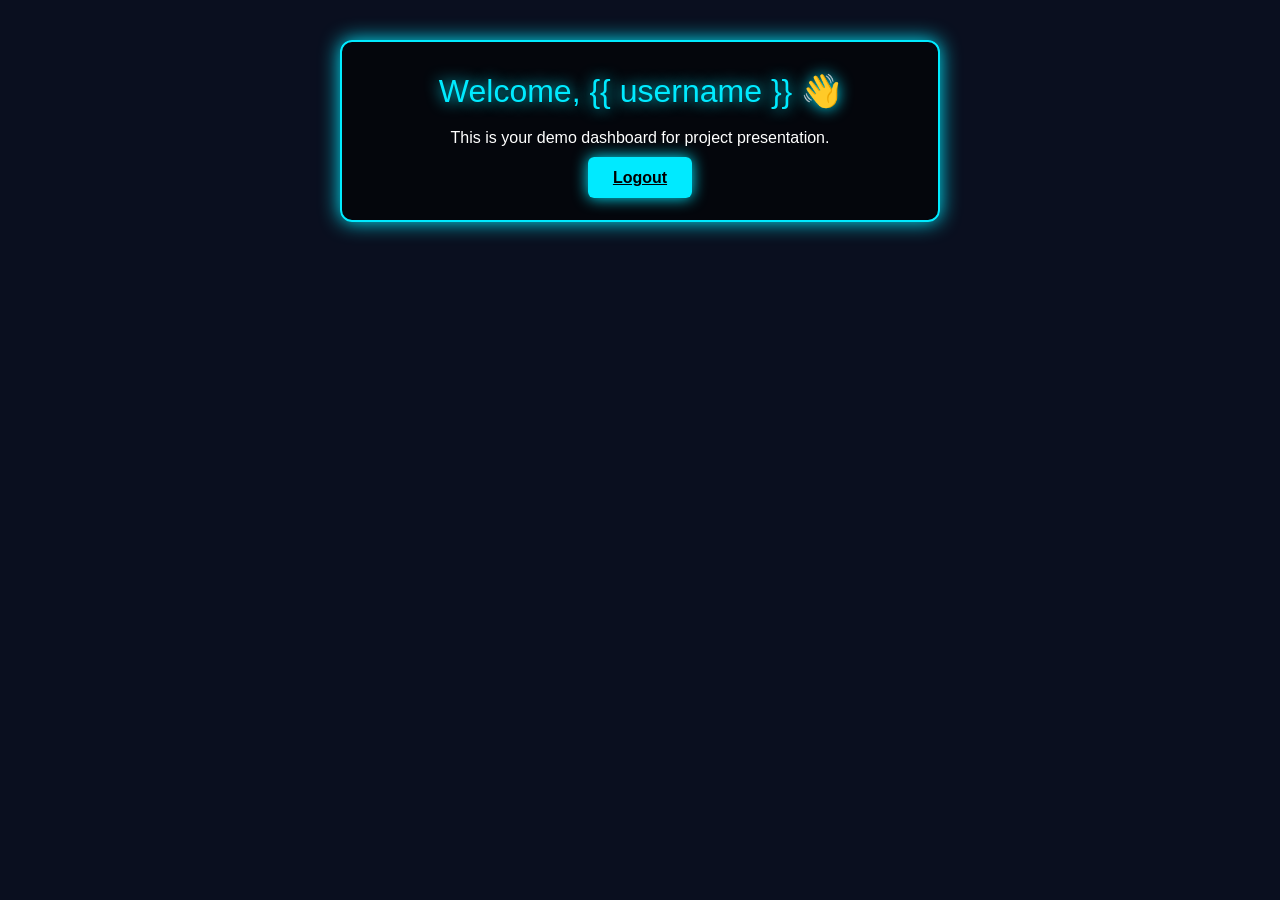
==== templates/demo_dashboard.html @ c74ef5b3 "updated project" ====
<!DOCTYPE html>
<html lang="en">
<head>
    <meta charset="UTF-8">
    <title>Demo Dashboard</title>
    <link href="https://cdn.jsdelivr.net/npm/bootstrap@5.3.0/dist/css/bootstrap.min.css" rel="stylesheet">

    <style>
        body {
            background: #0a0f1f;
            color: white;
            font-family: "Roboto", sans-serif;
            padding: 40px;
        }

        .box {
            max-width: 600px;
            margin: auto;
            padding: 30px;
            background: rgba(0,0,0,0.6);
            border: 2px solid #00eaff;
            border-radius: 12px;
            text-align: center;
            box-shadow: 0 0 20px #00eaff;
        }

        h2 {
            color: #00eaff;
            text-shadow: 0 0 15px #00eaff;
        }

        .btn-neon {
            margin-top: 20px;
            background: #00eaff;
            border: none;
            color: black;
            font-weight: bold;
            padding: 12px 25px;
            border-radius: 6px;
            box-shadow: 0 0 15px #00eaff;
        }
    </style>
</head>
<body>

<div class="box">
    <h2>Welcome, {{ username }} 👋</h2>
    <p class="mt-3">This is your demo dashboard for project presentation.</p>

    <a href="/demo-login" class="btn-neon">Logout</a>
</div>

</body>
</html>
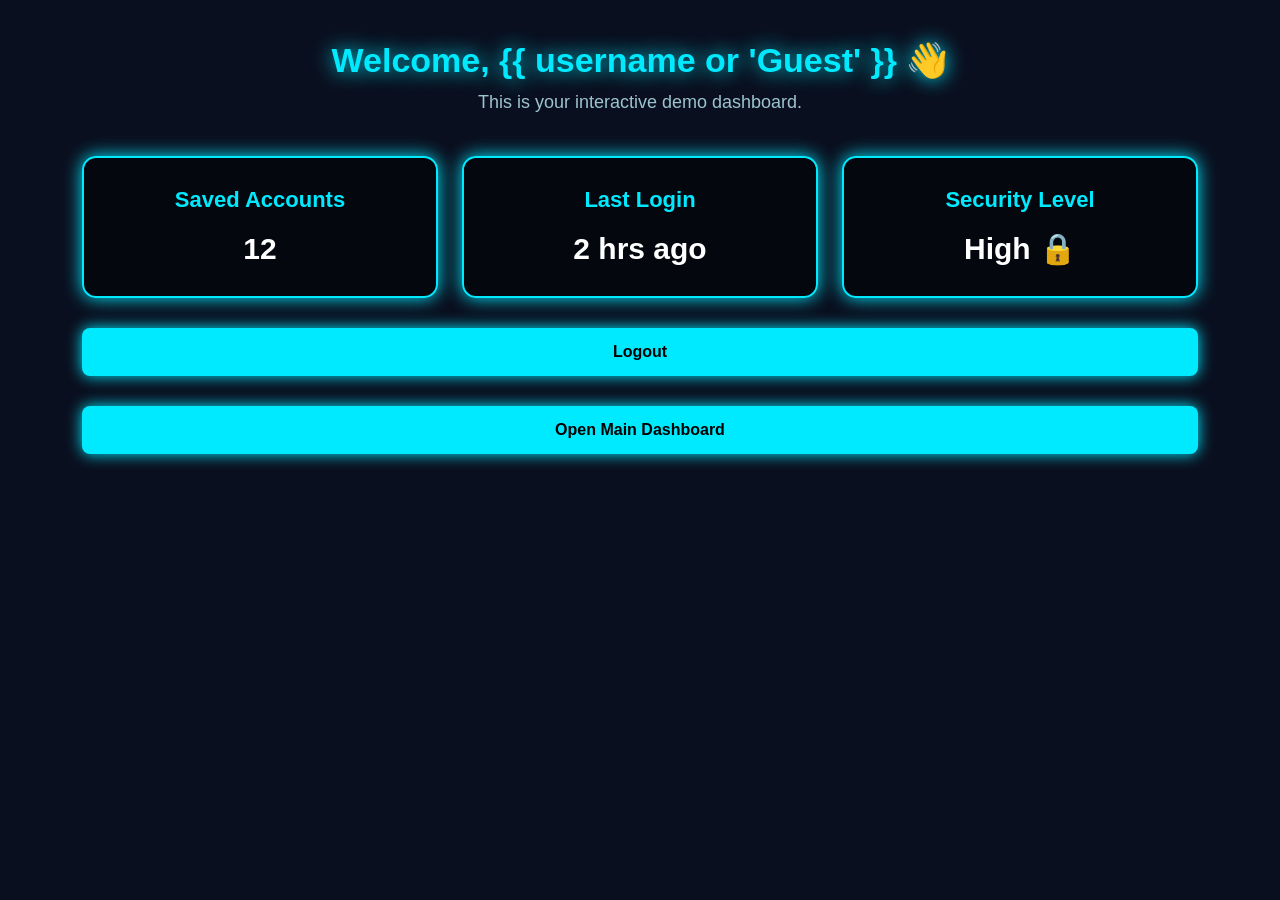
==== commit 530ec0c6: "updated project" ====
--- a/templates/demo_dashboard.html
+++ b/templates/demo_dashboard.html
@@ -13,41 +13,114 @@
             padding: 40px;
         }
 
-        .box {
-            max-width: 600px;
-            margin: auto;
-            padding: 30px;
-            background: rgba(0,0,0,0.6);
-            border: 2px solid #00eaff;
-            border-radius: 12px;
+        .welcome-title {
+            font-size: 34px;
+            font-weight: 700;
+            color: #00eaff;
+            text-shadow: 0 0 20px #00eaff;
+            animation: pulse 2.5s infinite ease-in-out;
             text-align: center;
-            box-shadow: 0 0 20px #00eaff;
         }
 
-        h2 {
+        @keyframes pulse {
+            0% { opacity: 0.9; }
+            50% { opacity: 1; }
+            100% { opacity: 0.9; }
+        }
+
+        .subtitle {
+            text-align: center;
+            color: #9bc4ce;
+            margin-bottom: 40px;
+            font-size: 18px;
+        }
+
+        .card-neon {
+            background: rgba(0,0,0,0.5);
+            border: 2px solid #00eaff;
+            border-radius: 14px;
+            padding: 25px;
+            text-align: center;
+            box-shadow: 0 0 18px #00eaff;
+            transition: 0.3s;
+        }
+
+        .card-neon:hover {
+            box-shadow: 0 0 40px #00eaff, 0 0 70px #00eaff;
+            transform: translateY(-3px);
+        }
+
+        .card-title {
+            font-size: 22px;
+            font-weight: 600;
             color: #00eaff;
-            text-shadow: 0 0 15px #00eaff;
+        }
+
+        .card-value {
+            font-size: 30px;
+            font-weight: bold;
+            margin-top: 10px;
         }
 
         .btn-neon {
-            margin-top: 20px;
+            margin-top: 30px;
+            display: block;
             background: #00eaff;
-            border: none;
             color: black;
             font-weight: bold;
-            padding: 12px 25px;
-            border-radius: 6px;
+            border: none;
+            padding: 12px;
+            border-radius: 8px;
             box-shadow: 0 0 15px #00eaff;
+            text-align: center;
+            text-decoration: none;
+        }
+
+        .btn-neon:hover {
+            box-shadow: 0 0 30px #00eaff, 0 0 50px #00eaff;
         }
     </style>
 </head>
 <body>
 
-<div class="box">
-    <h2>Welcome, {{ username }} 👋</h2>
-    <p class="mt-3">This is your demo dashboard for project presentation.</p>
+<!-- WELCOME SECTION -->
+<h1 class="welcome-title">
+    Welcome, {{ username or 'Guest' }} 👋
+</h1>
+<p class="subtitle">This is your interactive demo dashboard.</p>
 
+<!-- STAT CARDS -->
+<div class="container">
+    <div class="row g-4">
+
+        <div class="col-md-4">
+            <div class="card-neon">
+                <div class="card-title">Saved Accounts</div>
+                <div class="card-value">12</div>
+            </div>
+        </div>
+
+        <div class="col-md-4">
+            <div class="card-neon">
+                <div class="card-title">Last Login</div>
+                <div class="card-value">2 hrs ago</div>
+            </div>
+        </div>
+
+        <div class="col-md-4">
+            <div class="card-neon">
+                <div class="card-title">Security Level</div>
+                <div class="card-value">High 🔒</div>
+            </div>
+        </div>
+
+    </div>
+</div>
+
+<!-- BUTTONS -->
+<div class="container mt-4 text-center">
     <a href="/demo-login" class="btn-neon">Logout</a>
+    <a href="/" class="btn-neon">Open Main Dashboard</a>
 </div>
 
 </body>
